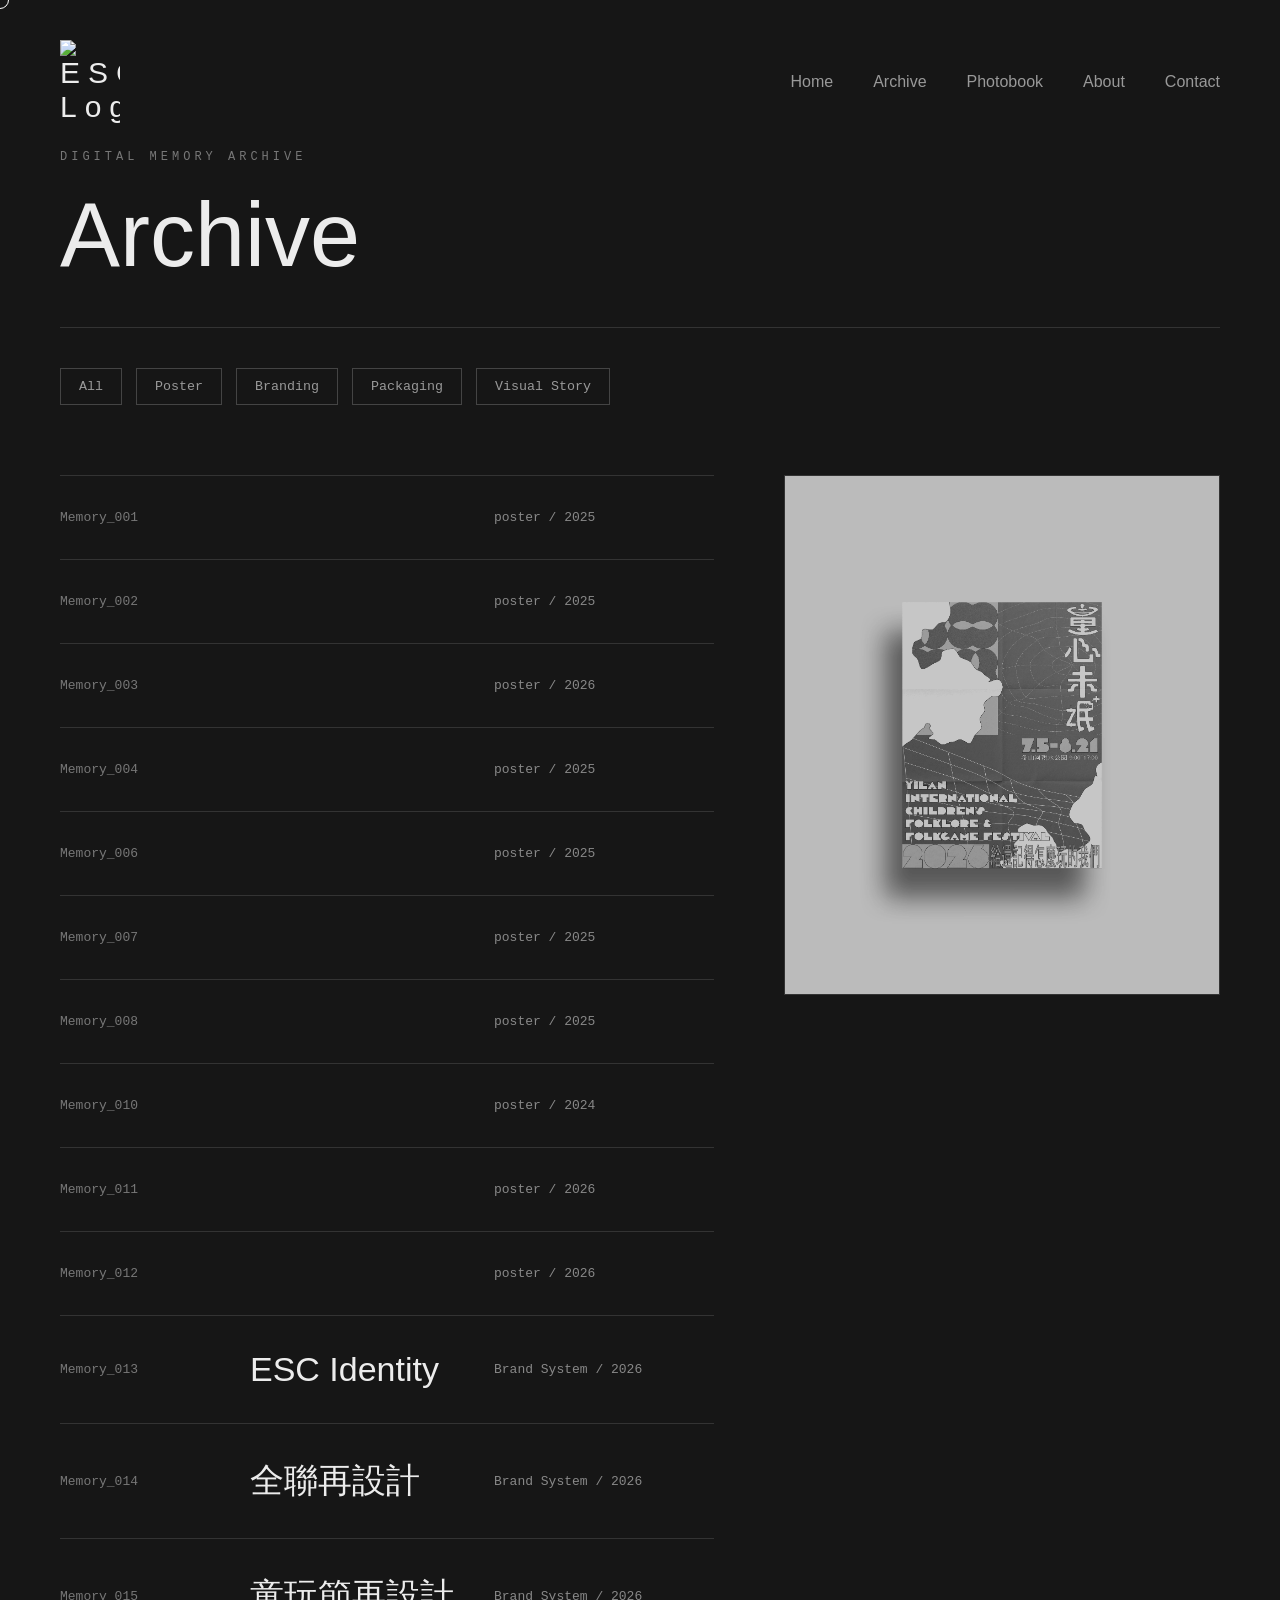
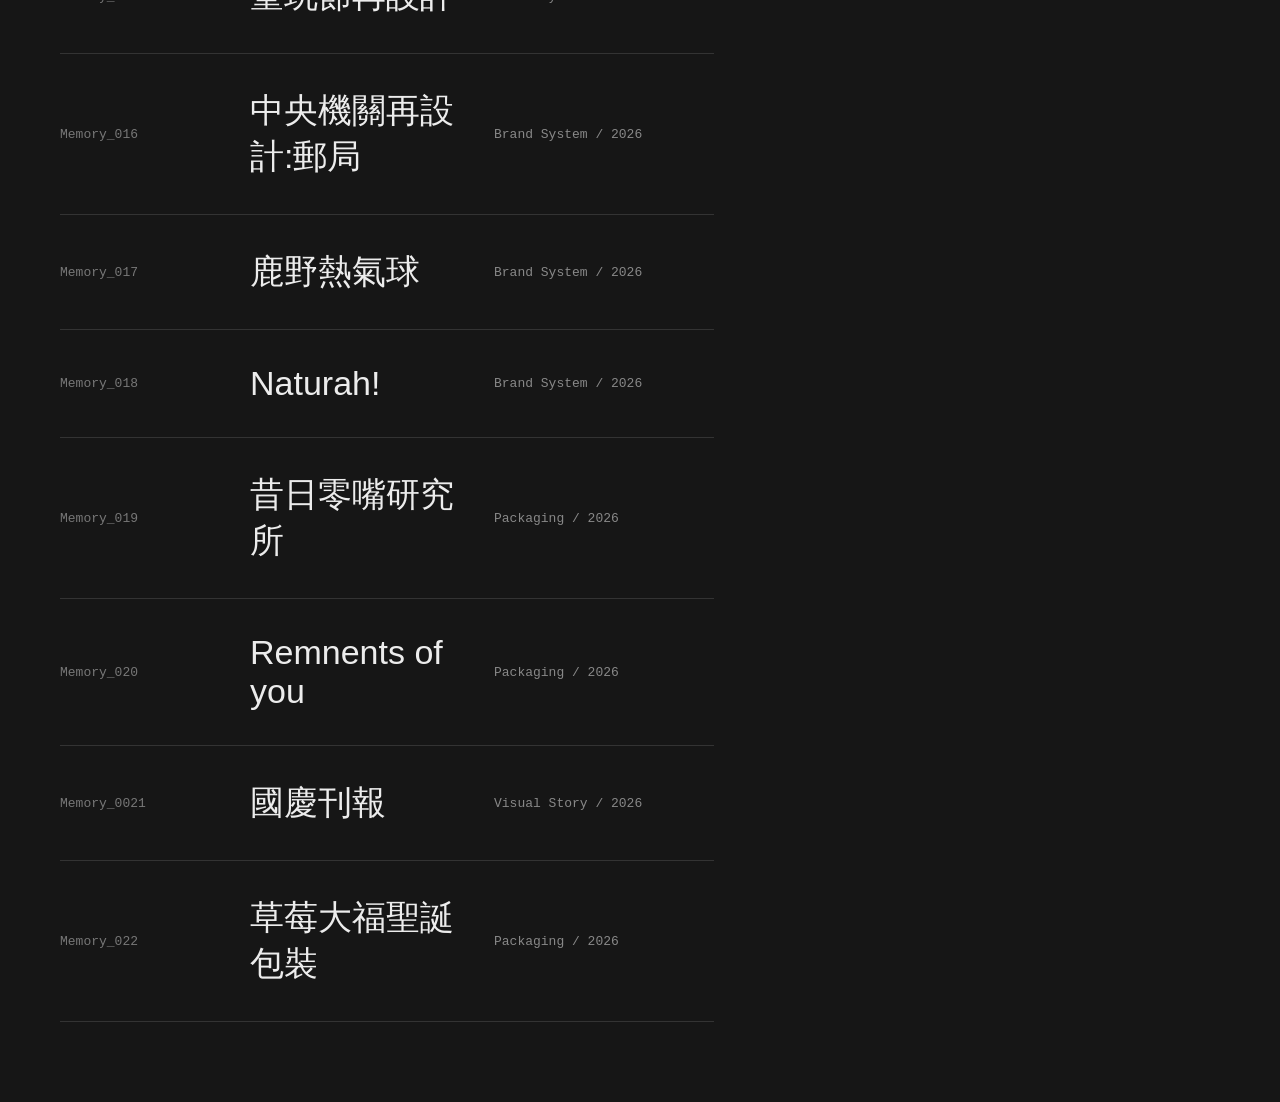
==== archive.html @ 1af6a6c4 "Ver.01" ====
<!DOCTYPE html>
<html lang="en">
<head>
    <meta charset="UTF-8">
    <meta name="viewport" content="width=device-width, initial-scale=1.0">
    <title>ESC Archive | Archive</title>
    <link rel="stylesheet" href="css/style.css">
</head>

<body>

    <div class="noise"></div>
    <div class="cursor"></div>

    <header>
        <div class="logo">
    <a href="index.html">
        <img src="images/logo.png" alt="ESC Logo">
    </a>
</div>

        <nav>
            <a href="index.html">Home</a>

    <a href="archive.html">Archive</a>

    <a href="photobook.html">Photobook</a>

    <a href="about.html">About</a>

    <a href="contact.html">Contact</a>

        </nav>
    </header>

    <main class="archive-page">

        <section class="archive-title">
            <p>DIGITAL MEMORY ARCHIVE</p>
            <h1>Archive</h1>
        </section>

        <section class="archive-filter">
            <button data-filter="all">All</button>
            <button data-filter="poster">Poster</button>
            <button data-filter="branding">Branding</button>
            <button data-filter="packaging">Packaging</button>
            <button data-filter="visual">Visual Story</button>
        </section>

        <section class="archive-layout">

            <div class="archive-list">

                <a href="project.html" class="archive-item" data-category="poster" data-image="images/photo28.jpg">
                    <span>Memory_001</span>
            <h2></h2>
                    <p>poster / 2025</p>
                </a>
				
				<a href="project.html" class="archive-item" data-category="poster" data-image="images/photo27.jpg">
                    <span>Memory_002</span>
            <h2></h2>
                    <p>poster / 2025</p>
                </a>
				
				<a href="project.html" class="archive-item" data-category="poster" data-image="images/photo26.jpg">
                    <span>Memory_003</span>
            <h2></h2>
                    <p>poster / 2026</p>
                </a>
<a href="project.html" class="archive-item" data-category="poster" data-image="images/photo25.jpg">
                    <span>Memory_004</span>
            <h2></h2>
                    <p>poster / 2025</p>
                </a>
				
				
				<a href="project.html" class="archive-item" data-category="poster" data-image="images/photo24.jpg">
                    <span>Memory_006</span>
            <h2></h2>
                    <p>poster / 2025</p>
                </a>
				
				<a href="project.html" class="archive-item" data-category="poster" data-image="images/photo23.jpg">
                    <span>Memory_007</span>
            <h2></h2>
                    <p>poster / 2025</p>
                </a>
				<a href="project.html" class="archive-item" data-category="poster" data-image="images/photo22.jpg">
                    <span>Memory_008</span>
            <h2></h2>
                    <p>poster / 2025</p>
                </a>
				
			
				<a href="project.html" class="archive-item" data-category="poster" data-image="images/photo2.jpg">
                    <span>Memory_010</span>
            <h2></h2>
                    <p>poster / 2024</p>
                </a>
				<a href="project.html" class="archive-item" data-category="poster" data-image="images/photo3.jpg">
                    <span>Memory_011</span>
            <h2></h2>
                    <p>poster / 2026</p>
                </a>
				<a href="project.html" class="archive-item" data-category="poster" data-image="images/photo4.jpg">
                    <span>Memory_012</span>
            <h2></h2>
                    <p>poster / 2026</p>
                </a>
                <a href="project.html" class="archive-item" data-category="branding" data-image="images/photo5.jpg">
                    <span>Memory_013</span>
                    <h2>ESC Identity</h2>
                    <p>Brand System / 2026</p>
                </a>
<a href="project.html" class="archive-item" data-category="branding" data-image="images/photo29.jpg">
                    <span>Memory_014</span>
                    <h2>全聯再設計</h2>
                    <p>Brand System / 2026</p>
                </a>
				<a href="project.html" class="archive-item" data-category="branding" data-image="images/photo1.jpg">
                    <span>Memory_015</span>
                    <h2>童玩節再設計</h2>
                    <p>Brand System / 2026</p>
                </a>
				
				<a href="project.html" class="archive-item" data-category="branding" data-image="images/photo30.jpg">
                    <span>Memory_016</span>
                    <h2>中央機關再設計:郵局</h2>
                    <p>Brand System / 2026</p>
                </a>
				
				<a href="project.html" class="archive-item" data-category="branding" data-image="images/photo31.jpg">
                    <span>Memory_017</span>
                    <h2>鹿野熱氣球</h2>
                    <p>Brand System / 2026</p>
                </a>
				
				<a href="project.html" class="archive-item" data-category="branding" data-image="images/photo32.jpg">
                    <span>Memory_018</span>
                    <h2>Naturah!</h2>
                    <p>Brand System / 2026</p>
                </a>
                <a href="project.html" class="archive-item" data-category="packaging" data-image="images/photo33.jpg">
                    <span>Memory_019</span>
                    <h2>昔日零嘴研究所</h2>
                    <p>Packaging / 2026</p>
                </a>

				<a href="project.html" class="archive-item" data-category="packaging" data-image="images/photo34.jpg">
                    <span>Memory_020</span>
                    <h2>Remnents of you</h2>
                    <p>Packaging / 2026</p>
                </a>
				
                <a href="project.html" class="archive-item" data-category="visual" data-image="images/photo35.jpg">
                    <span>Memory_0021</span>
                    <h2>國慶刊報</h2>
                    <p>Visual Story / 2026</p>
                </a>
<a href="project.html" class="archive-item" data-category="packaging" data-image="images/photo36.jpg">
                    <span>Memory_022</span>
                    <h2>草莓大福聖誕包裝</h2>
                    <p>Packaging / 2026</p>
                </a>
            </div>

            <div class="archive-preview">
                <img src="images/photo1.jpg" alt="Archive Preview">
            </div>

        </section>

    </main>

    <script src="js/script.js"></script>
</body>
</html>
---- css/style.css ----
@charset "utf-8";
/* ---------- Reset ---------- */

*{

    margin:0;

    padding:0;

    box-sizing:border-box;

}

html{

    scroll-behavior:smooth;

}

body{

    background:#161616;

    color:#ECECEC;

    font-family:'Inter',sans-serif;

    overflow-x:hidden;

}

/* ---------- Noise ---------- */

.noise{

    position:fixed;

    inset:0;

    background-image:url("https://www.transparenttextures.com/patterns/asfalt-dark.png");

    opacity:.08;

    pointer-events:none;

}

/* ---------- Navigation ---------- */

header{

    position:fixed;

    width:100%;

    top:0;

    left:0;

    display:flex;

    justify-content:space-between;

    align-items:center;

    padding:40px 60px;

    z-index:100;

}

.logo{

    font-size:30px;

    letter-spacing:8px;

}
.logo img{
    width:60px;
    height:auto;
    display:block;
}

nav{

    display:flex;

    gap:40px;

}

nav a{

    color:#999;

    text-decoration:none;

    transition:.4s;

}

nav a:hover{

    color:white;

}

/* ---------- Hero ---------- */

.hero{

    height:100vh;

    display:flex;

    flex-direction:column;

    justify-content:center;

    align-items:center;

}

.small{

    font-family:"IBM Plex Mono",monospace;

    color:#777;

    letter-spacing:4px;

}

.hero h1{

    font-size:130px;

    margin-top:20px;

    letter-spacing:20px;

}

.hero h2{

    font-weight:300;

    margin-top:20px;

    color:#bbb;

}

/* ---------- Search ---------- */

.search-box{

    display:flex;

    margin-top:60px;

}

.search-box input{

    width:350px;

    background:none;

    border:1px solid #444;

    color:white;

    padding:18px;

}

.search-box button{

    background:#8E1616;

    color:white;

    border:none;

    padding:18px 35px;

    cursor:pointer;

    transition:.4s;

}

.search-box button:hover{

    background:#C62828;

}

/* ---------- Scroll ---------- */

.scroll{

    position:absolute;

    bottom:40px;

    color:#777;

    font-size:12px;

    letter-spacing:4px;

}

/* ---------- Cursor ---------- */

.cursor{

    width:18px;

    height:18px;

    border:1px solid #fff;

    border-radius:50%;

    position:fixed;

    pointer-events:none;

    transform:translate(-50%,-50%);

    transition:.08s;

    z-index:999;
}

.loader{
    position:fixed;
    inset:0;
    background:#111;
    z-index:9999;
    display:flex;
    justify-content:center;
    align-items:center;
    transition:opacity 1s ease, visibility 1s ease;
}

.loader.hide{
    opacity:0;
    visibility:hidden;
}

.loader-content{
    width:420px;
    font-family:"IBM Plex Mono", monospace;
}

.loader-label{
    color:#777;
    font-size:12px;
    letter-spacing:3px;
    margin-bottom:30px;
}

.loader h2{
    font-size:22px;
    font-weight:400;
    margin-bottom:25px;
}

.loading-bar{
    width:100%;
    height:1px;
    background:#333;
    overflow:hidden;
}

.loading-bar span{
    display:block;
    width:0%;
    height:100%;
    background:#991919;
    transition:width .3s ease;
}

.loader-percent{
    margin-top:18px;
    color:#888;
    font-size:12px;
}

/* ---------- Hero Upgrade ---------- */

.hero{
    position:relative;
    overflow:hidden;
}

.light{
    position:absolute;
    width:520px;
    height:520px;
    background:radial-gradient(circle, rgba(153,25,25,.18), transparent 65%);
    filter:blur(30px);
    animation:breathe 6s ease-in-out infinite;
    pointer-events:none;
}

@keyframes breathe{
    0%,100%{
        opacity:.35;
        transform:scale(1);
    }
    50%{
        opacity:.75;
        transform:scale(1.15);
    }
}

.typing-text{
    min-height:32px;
}

/* ---------- Cursor States ---------- */

.cursor.enter{
    width:70px;
    height:70px;
    background:#991919;
    border:none;
    mix-blend-mode:difference;
}

.cursor.enter::after{
    content:"ENTER";
    position:absolute;
    color:white;
    font-size:11px;
    letter-spacing:1px;
    top:50%;
    left:50%;
    transform:translate(-50%,-50%);
}

/* ---------- Page Transition ---------- */

.page-transition{
    position:fixed;
    inset:0;
    background:#991919;
    transform:translateY(100%);
    z-index:9998;
    pointer-events:none;
    transition:transform .8s ease;
}

.page-transition.active{
    transform:translateY(0);
}

.logo a{
    color:#ECECEC;
    text-decoration:none;
}

.archive-page{
    min-height:100vh;
    padding:150px 60px 80px;
}

.archive-title{
    border-bottom:1px solid #333;
    padding-bottom:40px;
}

.archive-title p{
    font-family:"IBM Plex Mono", monospace;
    color:#777;
    font-size:12px;
    letter-spacing:4px;
}

.archive-title h1{
    font-size:90px;
    font-weight:400;
    margin-top:20px;
}

.archive-filter{
    display:flex;
    gap:14px;
    margin:40px 0 70px;
}

.archive-filter button{
    background:none;
    border:1px solid #444;
    color:#999;
    padding:10px 18px;
    font-family:"IBM Plex Mono", monospace;
    cursor:pointer;
    transition:.3s;
}

.archive-filter button:hover,
.archive-filter button.active{
    color:white;
    border-color:#991919;
    background:#991919;
}

.archive-layout{
    display:grid;
    grid-template-columns:1.2fr .8fr;
    gap:70px;
}

.archive-list{
    border-top:1px solid #333;
}

.archive-item{
    display:grid;
    grid-template-columns:160px 1fr 220px;
    gap:30px;
    align-items:center;
    color:#ECECEC;
    text-decoration:none;
    border-bottom:1px solid #333;
    padding:34px 0;
    transition:.4s;
}

.archive-item span{
    font-family:"IBM Plex Mono", monospace;
    color:#777;
    font-size:13px;
}

.archive-item h2{
    font-size:34px;
    font-weight:400;
}

.archive-item p{
    color:#888;
    font-family:"IBM Plex Mono", monospace;
    font-size:13px;
}

.archive-item:hover{
    padding-left:20px;
    color:#fff;
}

.archive-preview{
    position:sticky;
    top:160px;
    height:520px;
    border:1px solid #333;
    overflow:hidden;
    background:#1d1d1d;
}

.archive-preview img{
    width:100%;
    height:100%;
    object-fit:cover;
    opacity:.75;
    filter:grayscale(100%) contrast(1.1);
    transition:.5s ease;
}

.archive-preview img.change{
    opacity:0;
    transform:scale(1.04);
}

/* hidden filter */
.archive-item.hide{
    display:none;
}

/* ---------- Mobile ---------- */

@media(max-width:900px){
    header{
        padding:28px 24px;
    }

    nav{
        gap:18px;
        font-size:12px;
    }

    .archive-page{
        padding:130px 24px 60px;
    }

    .archive-title h1{
        font-size:56px;
    }

    .archive-layout{
        grid-template-columns:1fr;
    }

    .archive-preview{
        display:none;
    }

    .archive-item{
        grid-template-columns:1fr;
        gap:12px;
    }

    .archive-item h2{
        font-size:28px;
    }

    .archive-filter{
        flex-wrap:wrap;
    }
}

/* ---------- Project Page ---------- */

.project-page{
    padding:150px 60px 80px;
}

.project-hero{
    min-height:70vh;
    display:flex;
    flex-direction:column;
    justify-content:center;
    border-bottom:1px solid #333;
}

.file-label{
    display:flex;
    gap:30px;
    font-family:"IBM Plex Mono", monospace;
    color:#777;
    font-size:12px;
    letter-spacing:2px;
    margin-bottom:40px;
}

.project-hero h1{
    font-size:90px;
    font-weight:400;
    max-width:1000px;
}

.project-subtitle{
    max-width:580px;
    margin-top:30px;
    color:#aaa;
    font-size:20px;
    line-height:1.7;
}

.project-cover{
    margin-top:80px;
    height:80vh;
    border:1px solid #333;
    overflow:hidden;
}

.project-cover img{
    width:100%;
    height:100%;
    object-fit:cover;
    filter:grayscale(100%) contrast(1.1);
    opacity:.85;
}

.project-content{
    display:grid;
    grid-template-columns:1fr .8fr;
    gap:100px;
    padding:100px 0;
    border-bottom:1px solid #333;
}

.project-text p{
    font-size:32px;
    line-height:1.5;
    color:#e5e5e5;
}

.project-info{
    font-family:"IBM Plex Mono", monospace;
    border-top:1px solid #333;
}

.project-info p{
    display:flex;
    justify-content:space-between;
    gap:30px;
    padding:18px 0;
    border-bottom:1px solid #333;
    color:#aaa;
}

.project-info span{
    color:#777;
}

.project-gallery{
    display:grid;
    grid-template-columns:repeat(3, 1fr);
    gap:24px;
    padding:80px 0;
}

.project-gallery img{
    width:100%;
    height:480px;
    object-fit:cover;
    filter:grayscale(100%);
    opacity:.8;
    transition:.5s;
}

.project-gallery img:hover{
    filter:grayscale(0%);
    opacity:1;
}

.memory-note{
    padding:120px 0;
    border-top:1px solid #333;
    border-bottom:1px solid #333;
}

.memory-note p{
    font-size:48px;
    line-height:1.4;
    max-width:900px;
    color:#ddd;
}

.esc-next{
    display:flex;
    justify-content:space-between;
    align-items:center;
    padding-top:70px;
    font-family:"IBM Plex Mono", monospace;
}

.esc-next p{
    color:#777;
    letter-spacing:2px;
}

.esc-btn{
    background:#991919;
    border:none;
    color:white;
    padding:18px 36px;
    cursor:pointer;
    font-family:"IBM Plex Mono", monospace;
}

/* ---------- Project Mobile ---------- */

@media(max-width:900px){
    .project-page{
        padding:130px 24px 60px;
    }

    .file-label{
        flex-direction:column;
        gap:10px;
    }

    .project-hero h1{
        font-size:52px;
    }

    .project-content{
        grid-template-columns:1fr;
        gap:50px;
    }

    .project-text p{
        font-size:24px;
    }

    .project-gallery{
        grid-template-columns:1fr;
    }

    .project-gallery img{
        height:420px;
    }

    .memory-note p{
        font-size:32px;
    }
}

/* ---------- Photobook Page ---------- */

.photobook-page{
    min-height:100vh;
    padding:130px 60px 60px;
    overflow:hidden;
}

.photobook-title{
    border-bottom:1px solid #333;
    padding-bottom:28px;
}

.photobook-title p{
    font-family:"IBM Plex Mono", monospace;
    color:#777;
    font-size:12px;
    letter-spacing:4px;
}

.photobook-title h1{
    font-size:72px;
    font-weight:400;
    margin-top:16px;
}

.photobook-container{
    position:relative;
    width:100%;
    height:68vh;
    display:flex;
    justify-content:center;
    align-items:center;
}

.carousel{
    width:820px;
    height:380px;
    perspective:1400px;
}

.film{
    width:100%;
    height:100%;
    position:relative;
    transform-style:preserve-3d;
}

.frame{
    position:absolute;
    width:220px;
    height:300px;
    left:50%;
    top:50%;
    margin-left:-110px;
    margin-top:-150px;
    background:#050505;
    padding:26px 12px;
    border:1px solid #222;
    overflow:hidden;
    box-shadow:0 24px 70px rgba(0,0,0,.75);
    backface-visibility:hidden;
}

.frame::before,
.frame::after{
    content:"";
    position:absolute;
    left:0;
    width:100%;
    height:22px;
    background:repeating-linear-gradient(
        90deg,
        #050505 0px,
        #050505 8px,
        #222 8px,
        #222 18px,
        #050505 18px,
        #050505 28px
    );
    border-top:1px solid #222;
    border-bottom:1px solid #222;
    z-index:3;
}

.frame::before{
    top:6px;
}

.frame::after{
    bottom:6px;
}

.frame img{
    width:100%;
    height:100%;

    object-fit:cover;   /* 很重要 */

    display:block;
}

.frame:hover img{
    filter:grayscale(0%) contrast(1);
    opacity:1;
}

.prev,
.next{
    position:absolute;
    background:#111;
    border:1px solid #444;
    color:white;
    width:46px;
    height:46px;
    font-size:20px;
    cursor:pointer;
    z-index:999;
}

.prev{
    left:90px;
}

.next{
    right:90px;
}

/* ---------- Photobook Mobile ---------- */

@media(max-width:900px){
    .photobook-page{
        padding:120px 24px 50px;
    }

    .photobook-title h1{
        font-size:50px;
    }

   .photobook-container{
    position:relative;
    z-index:10;
}
    .carousel{
    width:100%;
    height:360px;
    perspective:1200px;
    overflow:hidden;
}

    .frame{
        width:220px;
        height:300px;
        margin-left:-110px;
        margin-top:-150px;
        padding:28px 12px;
    }

    .prev{
        left:16px;
    }

    .next{
        right:16px;
    }
}

/* ---------- About Page ---------- */

.about-page{
    min-height:100vh;
    padding:150px 60px 80px;
}

.about-hero{
    min-height:60vh;
    display:flex;
    flex-direction:column;
    justify-content:center;
    border-bottom:1px solid #333;
}

.about-hero p,
.about-label{
    font-family:"IBM Plex Mono", monospace;
    color:#777;
    font-size:12px;
    letter-spacing:4px;
}

.about-hero h1{
    font-size:76px;
    font-weight:400;
    line-height:1.15;
    margin-top:30px;
    max-width:1100px;
}

.about-content{
    display:grid;
    grid-template-columns:.7fr 1.3fr;
    gap:80px;
    padding:90px 0;
    border-bottom:1px solid #333;
}

.about-right p{
    font-size:30px;
    line-height:1.55;
    color:#ddd;
    margin-bottom:40px;
}

.creator-card{
    display:grid;
    grid-template-columns:.8fr 1.2fr;
    gap:80px;
    padding-top:90px;
}

.creator-image{
    height:520px;
    border:1px solid #333;
    overflow:hidden;
    background:#111;
}

.creator-image img{
    width:100%;
    height:100%;
    object-fit:cover;
    filter:grayscale(100%) contrast(1.1);
    opacity:.9;
}

.creator-info h2{
    font-size:64px;
    font-weight:400;
    margin:24px 0;
}

.creator-info > p{
    color:#aaa;
    font-size:22px;
    margin-bottom:50px;
}

.creator-info ul{
    list-style:none;
    border-top:1px solid #333;
}

.creator-info li{
    display:flex;
    justify-content:space-between;
    gap:40px;
    padding:20px 0;
    border-bottom:1px solid #333;
    color:#aaa;
    font-family:"IBM Plex Mono", monospace;
}

.creator-info li span{
    color:#777;
}

/* ---------- About Mobile ---------- */

@media(max-width:900px){

    .about-page{
        padding:180px 24px 80px;
    }

    .about-hero h1{
        font-size:42px;
    }

    .about-content,
    .creator-card{
        grid-template-columns:1fr;
        gap:70px;
    }

    .about-right p{
        font-size:22px;
    }

    .creator-image{
        width:100%;
        height:550px;
    }

    .creator-image img{
        width:100%;
        height:100%;
        object-fit:contain;
    }

    .creator-info h2{
        font-size:70px;
    }

    .creator-info li{
        flex-direction:column;
        gap:20px;
    }
}
/* ---------- Contact Page ---------- */

.contact-page{
    min-height:100vh;
    padding:150px 60px 80px;
}

.contact-hero{
    min-height:50vh;
    display:flex;
    flex-direction:column;
    justify-content:center;
    border-bottom:1px solid #333;
}

.contact-hero p{
    font-family:"IBM Plex Mono", monospace;
    color:#777;
    font-size:12px;
    letter-spacing:4px;
}

.contact-hero h1{
    font-size:96px;
    font-weight:400;
    margin-top:24px;
}

.contact-content{
    display:grid;
    grid-template-columns:.8fr 1.2fr;
    gap:90px;
    padding-top:90px;
}

.contact-left p{
    font-size:30px;
    line-height:1.5;
    color:#ddd;
    max-width:520px;
}

.contact-list{
    border-top:1px solid #333;
}

.contact-list a,
.contact-list div{
    display:flex;
    justify-content:space-between;
    gap:40px;
    padding:26px 0;
    border-bottom:1px solid #333;
    color:#ECECEC;
    text-decoration:none;
    font-family:"IBM Plex Mono", monospace;
    transition:.4s;
}

.contact-list a:hover{
    color:#991919;
    padding-left:20px;
}

.contact-list span{
    color:#777;
}

/* ---------- Contact Mobile ---------- */

@media(max-width:900px){
    .contact-page{
        padding:130px 24px 60px;
    }

    .contact-hero h1{
        font-size:58px;
    }

    .contact-content{
        grid-template-columns:1fr;
        gap:50px;
    }

    .contact-left p{
        font-size:22px;
    }

    .contact-list a,
    .contact-list div{
        flex-direction:column;
        gap:10px;
    }
}


.intro-screen{
    position:fixed;
    inset:0;
    background:#111;
    z-index:10000;

    display:flex;
    flex-direction:column;
    justify-content:center;
    align-items:center;
}

.esc-hint{
    font-family:"IBM Plex Mono", monospace;
    color:#fff;
    font-size:14px;
    text-align:center;
    width:100%;
    margin-bottom:8px;
}

.esc-hint p{
    text-align:center;
}

.esc-hint span{
    display:block;
    text-align:center;
    margin-top:4px;
}
.esc-key-real{
    width:180px;
    cursor:pointer;

    filter:
        drop-shadow(0 20px 20px rgba(0,0,0,.6));

    transition:.25s ease;
}

.esc-key-real:hover{
    transform:
        translateY(8px)
        scale(.97);

    filter:
        brightness(.9)
        drop-shadow(0 8px 10px rgba(0,0,0,.6));
}
.intro-screen.hide{
    opacity:0;
    visibility:hidden;
    pointer-events:none;
}
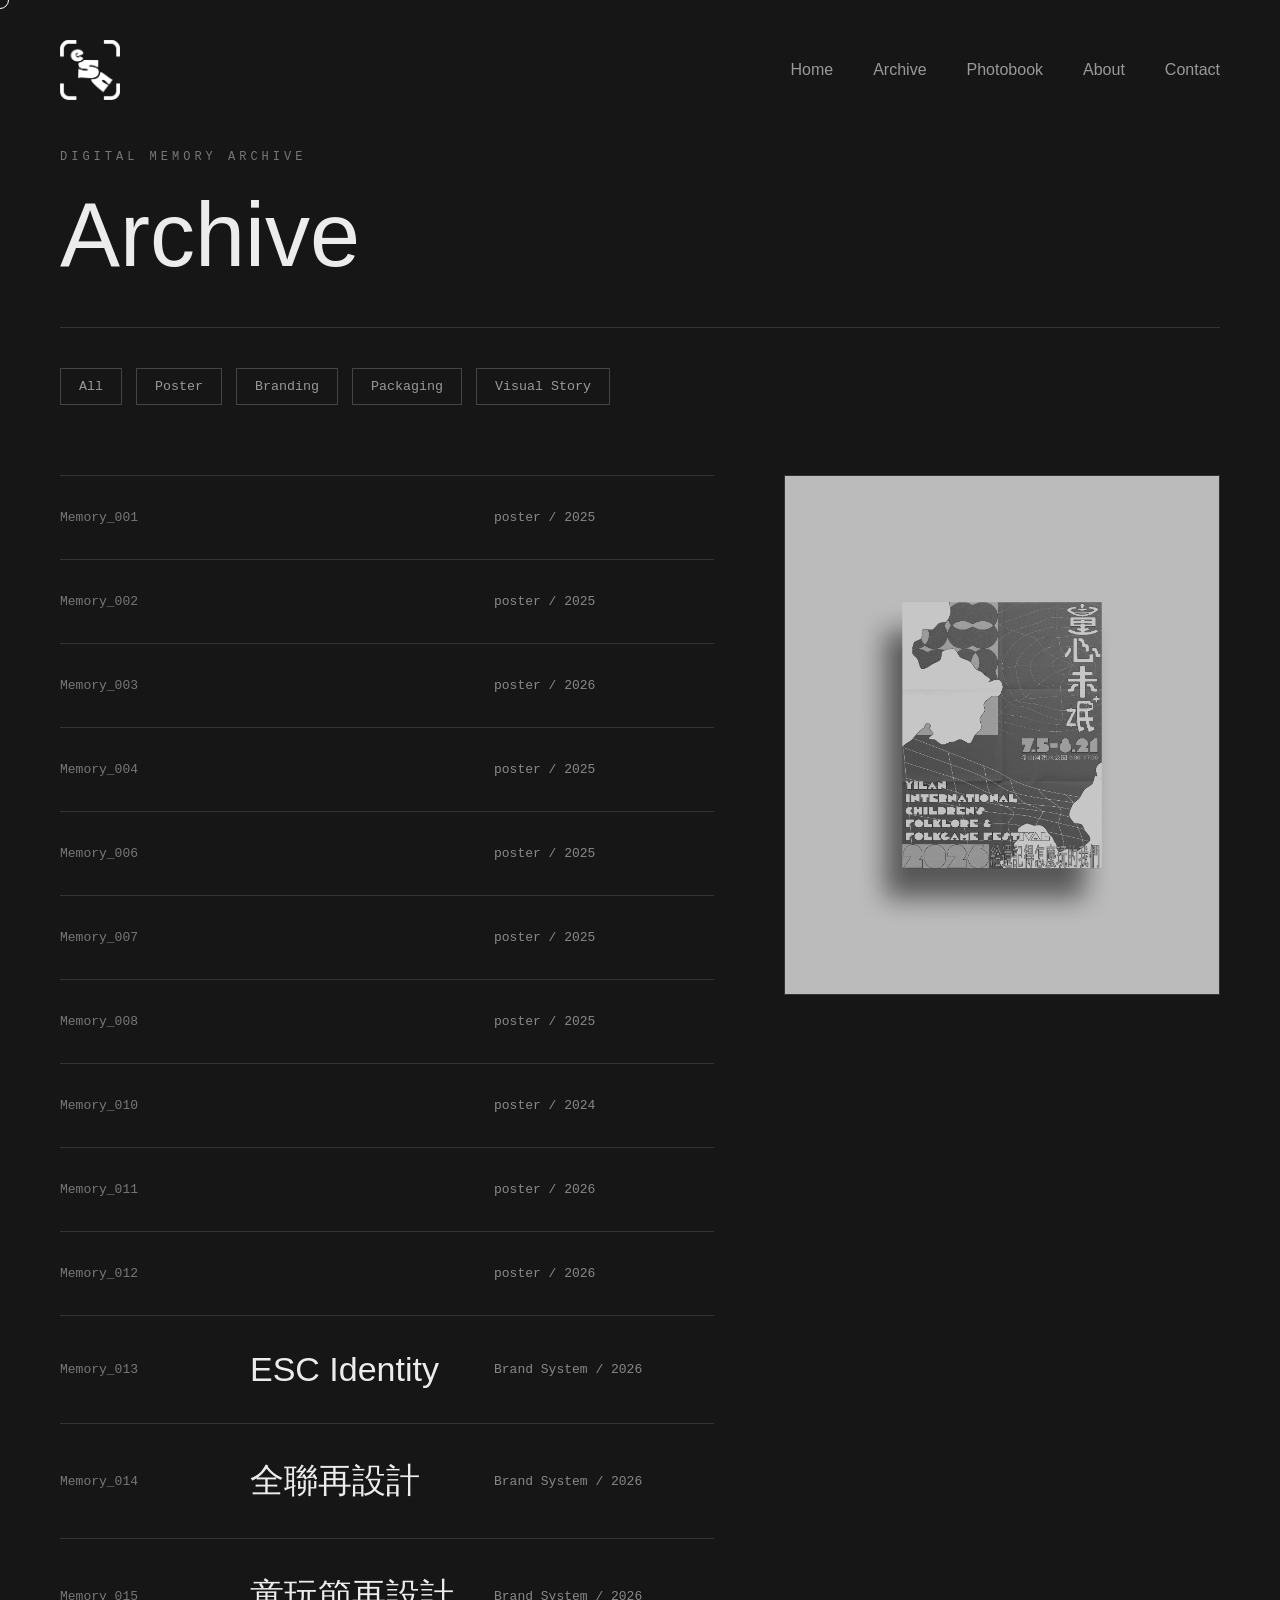
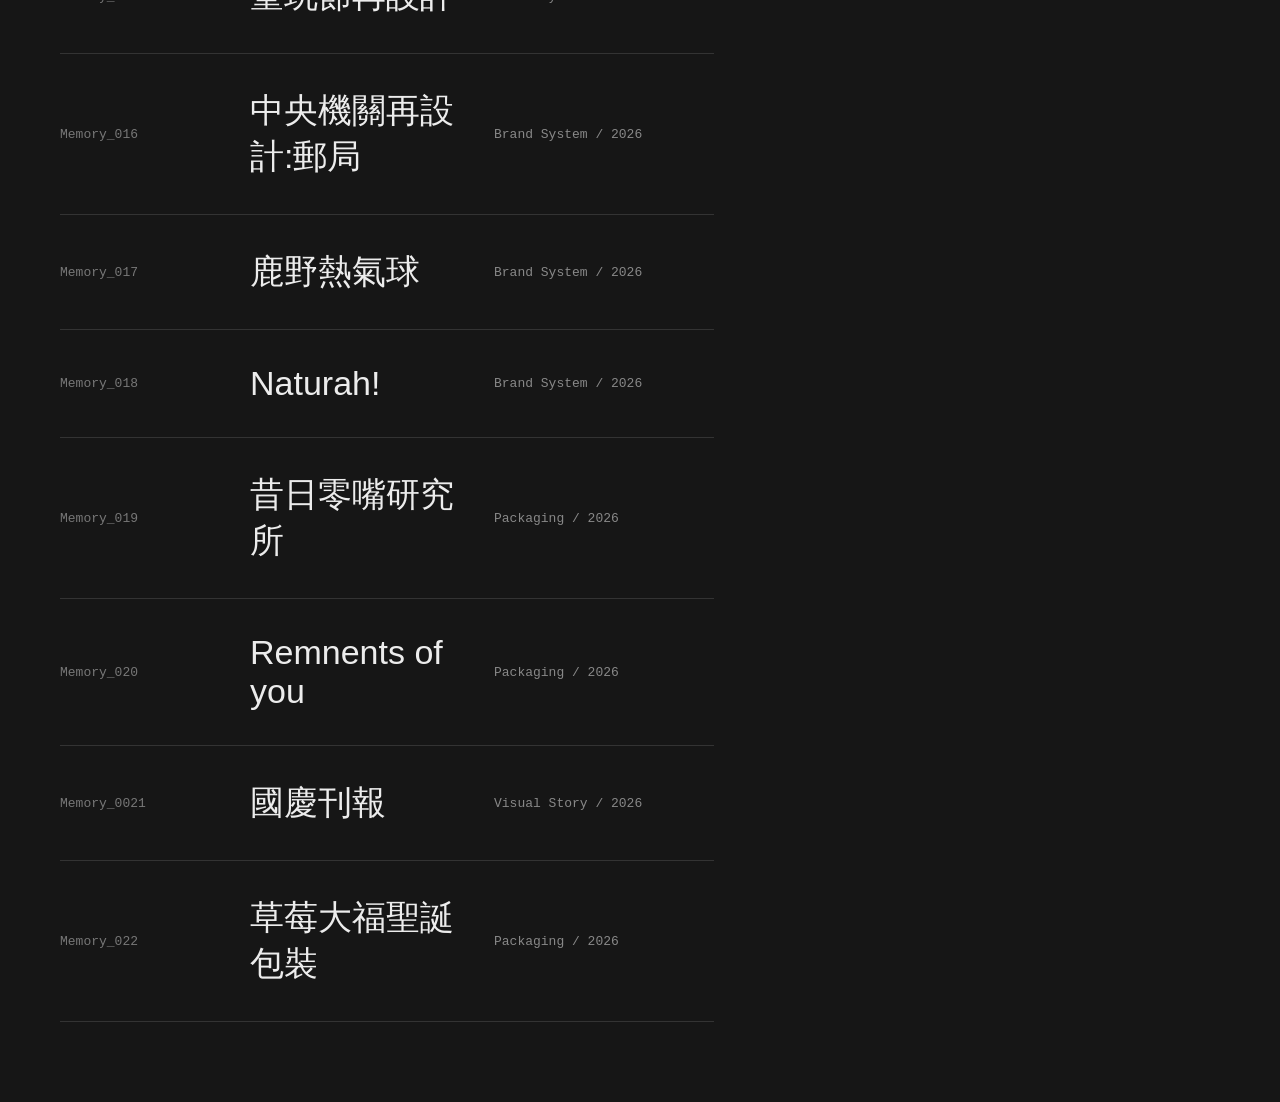
==== commit 9b600756: "Update archive.html" ====
--- a/archive.html
+++ b/archive.html
@@ -15,7 +15,7 @@
     <header>
         <div class="logo">
     <a href="index.html">
-        <img src="images/logo.png" alt="ESC Logo">
+        <img src="images/logo.jpg" alt="ESC Logo">
     </a>
 </div>
 
@@ -176,4 +176,4 @@
 
     <script src="js/script.js"></script>
 </body>
-</html>+</html>
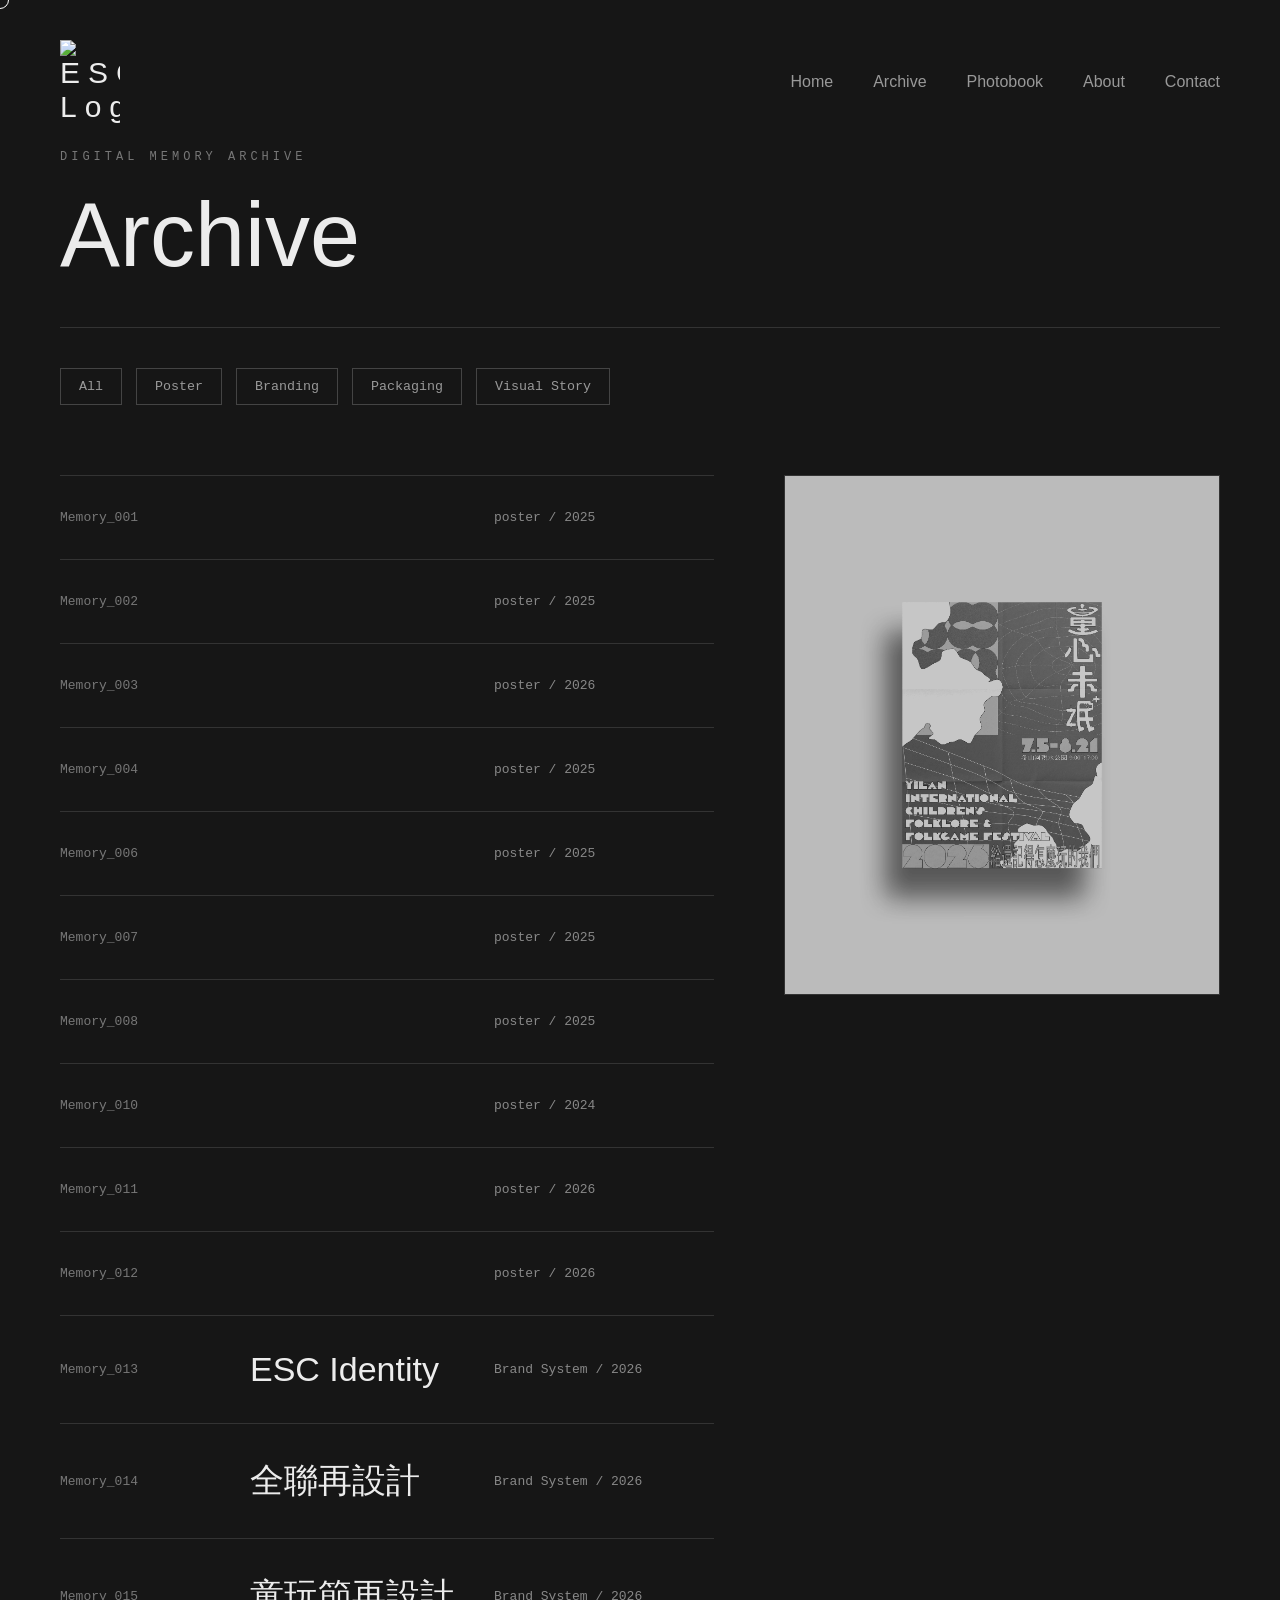
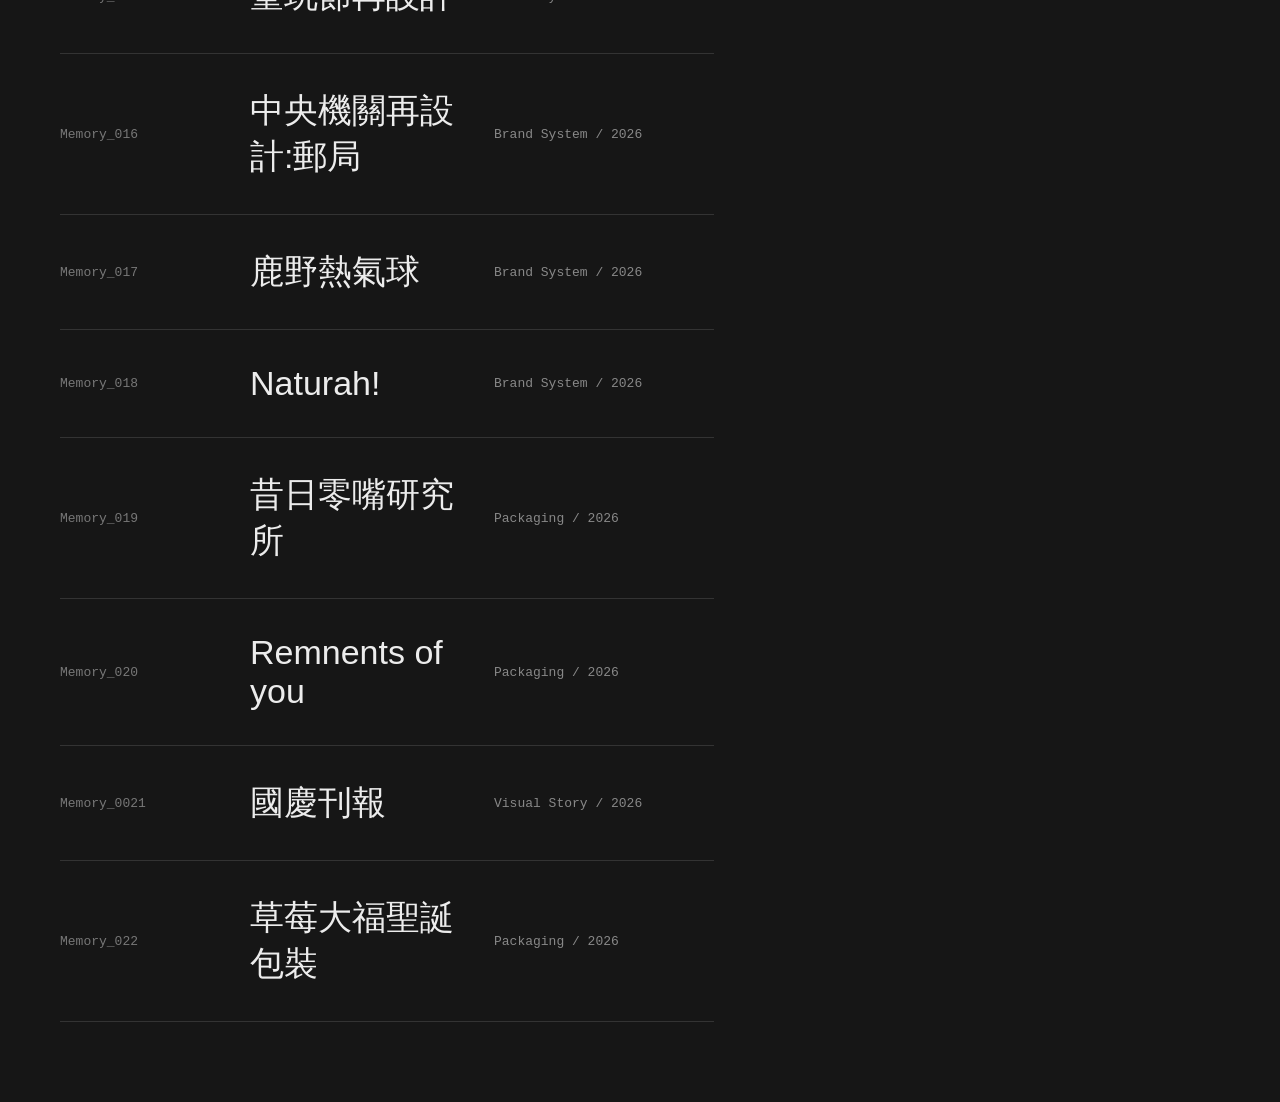
==== commit 5093a9b0: "Update archive.html" ====
--- a/archive.html
+++ b/archive.html
@@ -15,7 +15,7 @@
     <header>
         <div class="logo">
     <a href="index.html">
-        <img src="images/logo.jpg" alt="ESC Logo">
+        <img src="images/logo.png" alt="ESC Logo">
     </a>
 </div>
 
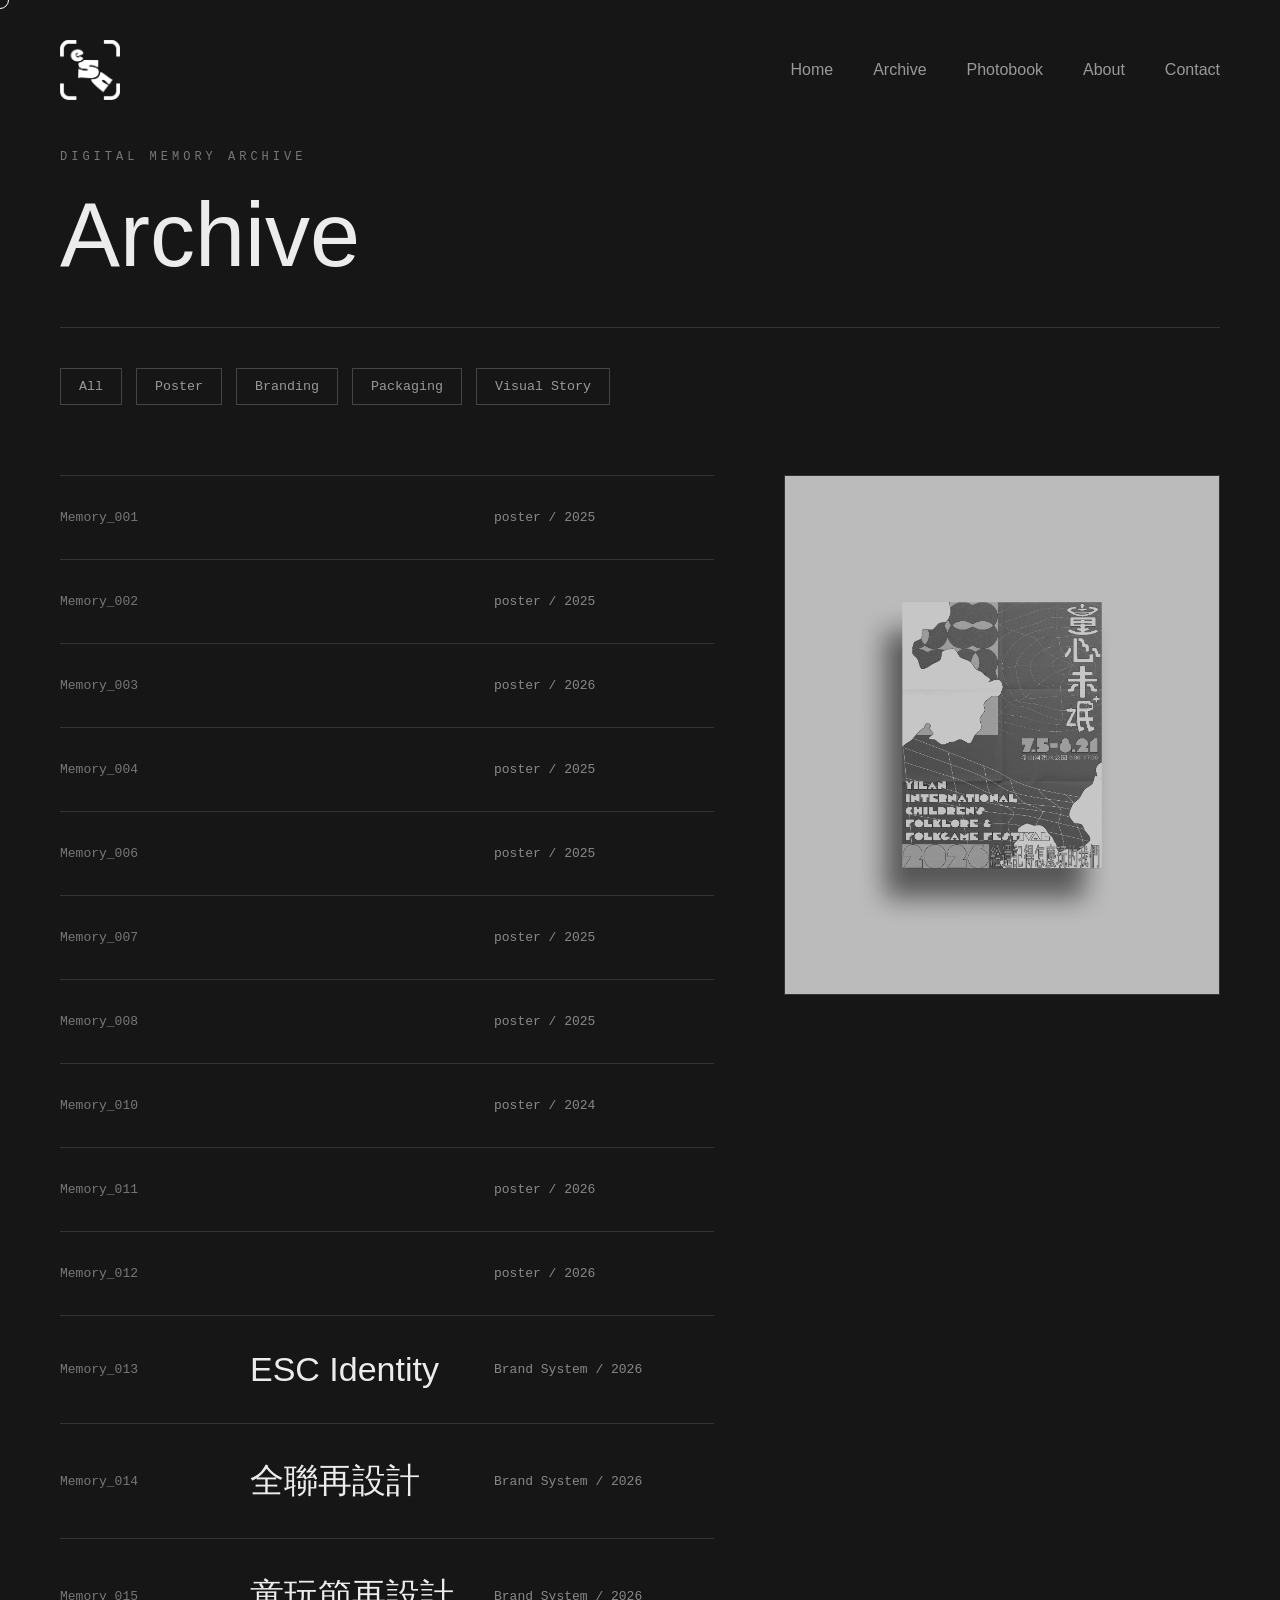
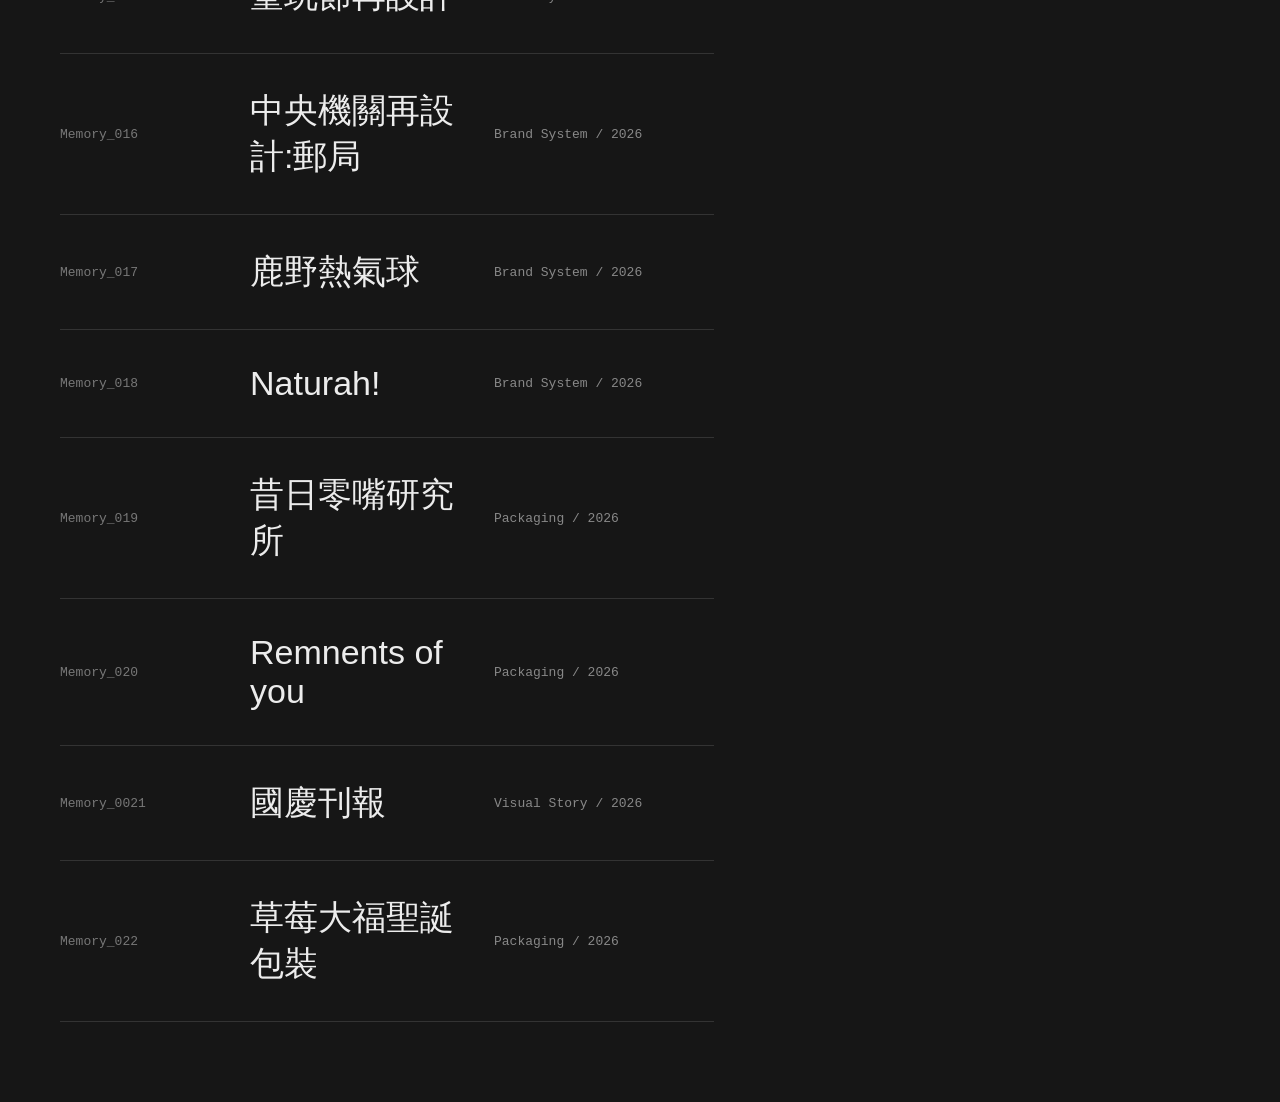
==== commit 5f0efe5b: "Update archive.html" ====
--- a/archive.html
+++ b/archive.html
@@ -15,7 +15,7 @@
     <header>
         <div class="logo">
     <a href="index.html">
-        <img src="images/logo.png" alt="ESC Logo">
+        <img src="images/logo.jpg" alt="ESC Logo">
     </a>
 </div>
 
